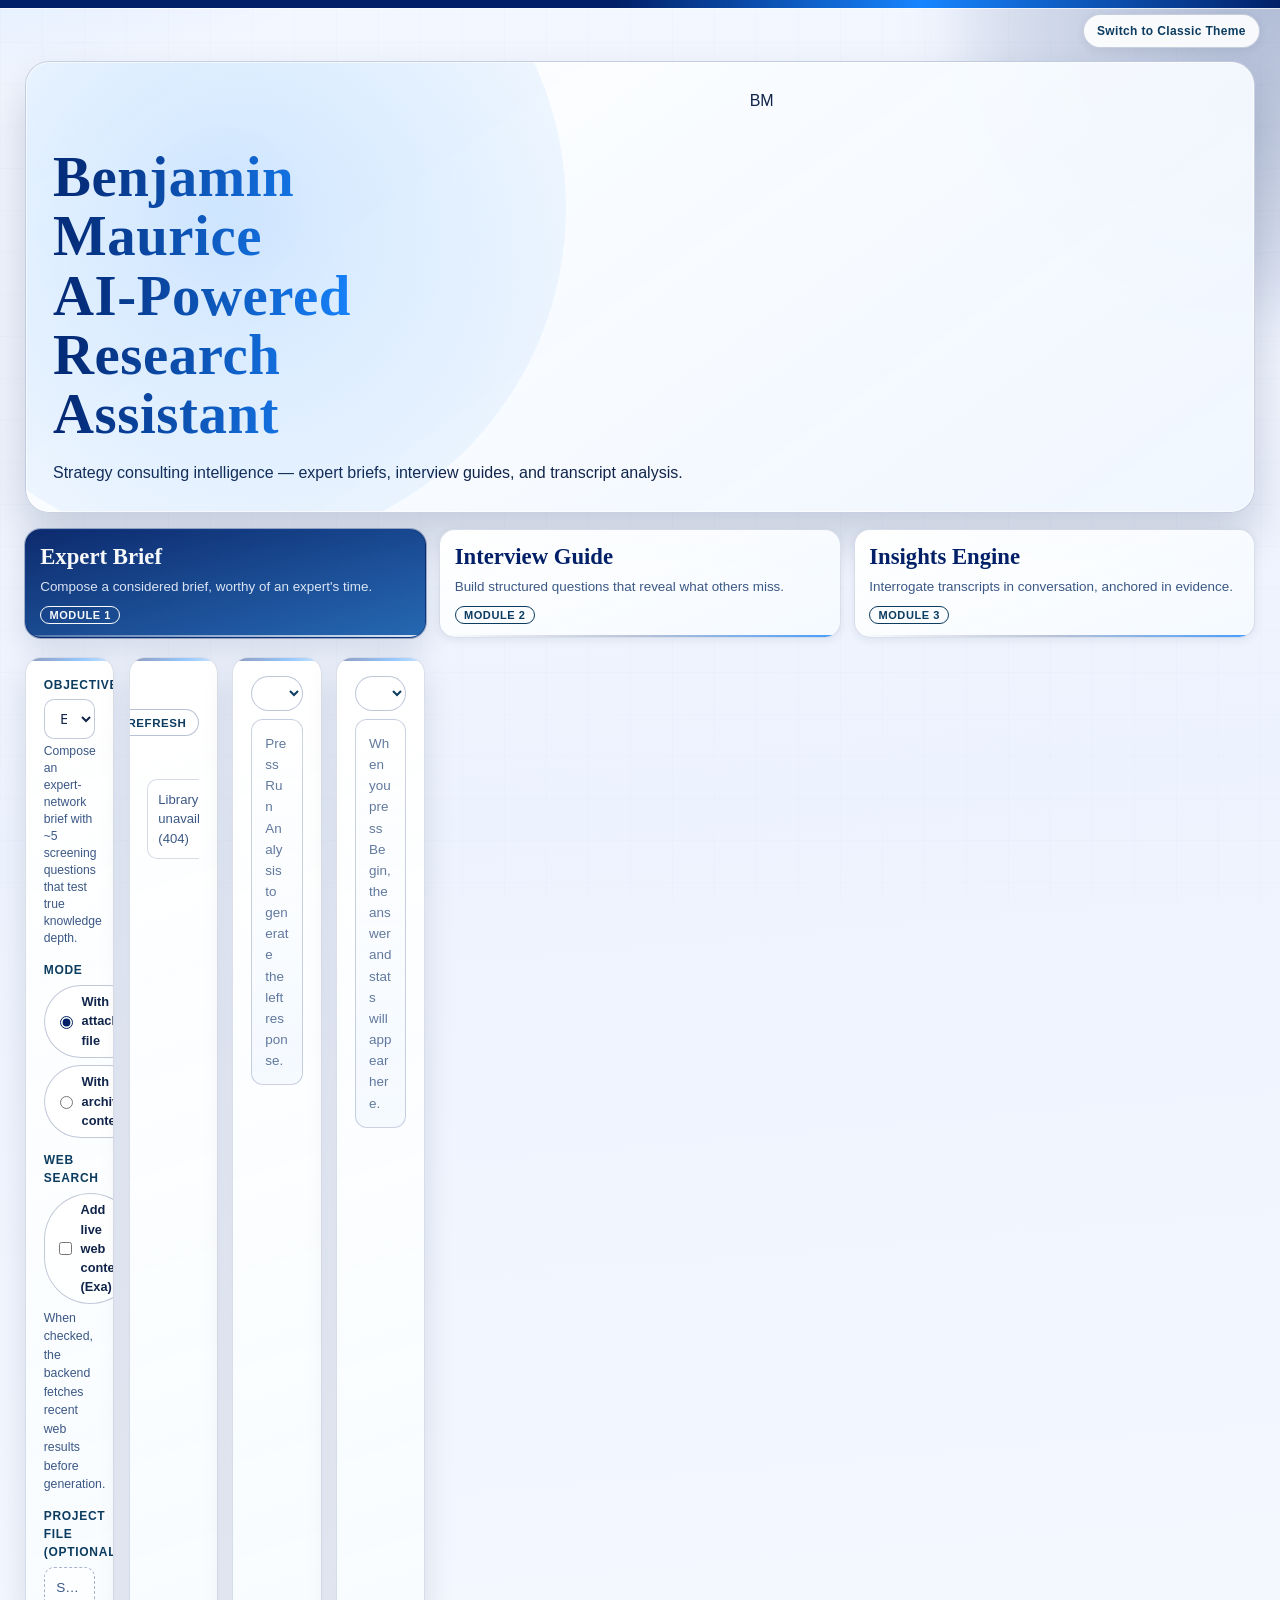
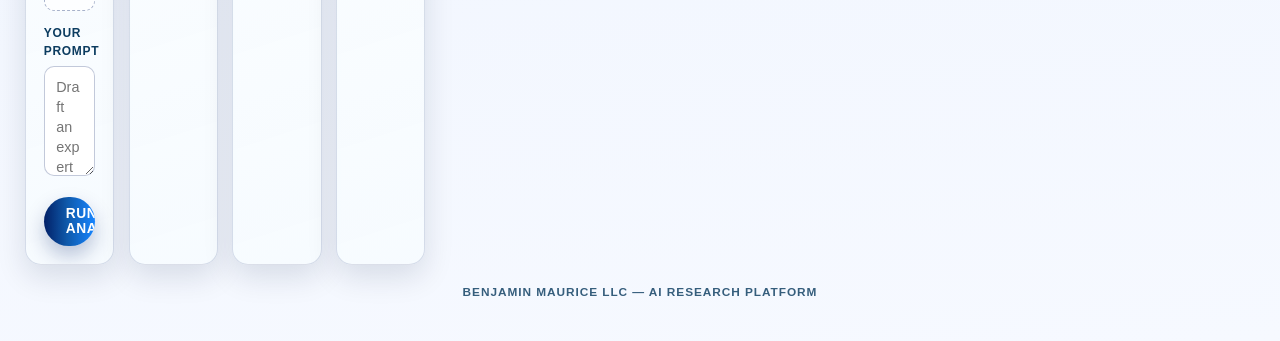
==== static/index_pro.html @ ece2583a "feat: add professional theme frontend inspired by benjaminmaurice.com New /pro route serves a clean " ====
<!DOCTYPE html>
<html lang="en">

<head>
  <meta charset="UTF-8">
  <meta name="viewport" content="width=device-width, initial-scale=1">
  <title>Benjamin Maurice — AI Research Assistant</title>
  <link rel="preconnect" href="https://fonts.googleapis.com">
  <link rel="preconnect" href="https://fonts.gstatic.com" crossorigin>
  <link
    href="https://fonts.googleapis.com/css2?family=EB+Garamond:wght@500;600;700&family=Raleway:wght@400;500;600;700&display=swap"
    rel="stylesheet">
  <link rel="stylesheet" href="/static/pro-theme.css">
</head>

<body>
  <div class="top-tricolor" aria-hidden="true"></div>

  <a class="theme-toggle" href="/">Switch to Classic Theme</a>

  <div class="container">
    <section class="hero">
      <div class="hero-awning" aria-hidden="true"></div>
      <div class="hero-seal" aria-hidden="true">BM</div>
      <h1>
        <span class="title-line">Benjamin Maurice</span>
        <span class="title-subline">AI-Powered Research Assistant</span>
      </h1>
      <div class="ornament" aria-hidden="true"><span></span></div>
      <div class="flourish">Strategy consulting intelligence — expert briefs, interview guides, and transcript analysis.</div>
    </section>

    <section class="atelier-strip">
      <button class="atelier active" type="button" data-objective="expert_network_brief">
        <h3>Expert Brief</h3>
        <p>Compose a considered brief, worthy of an expert's time.</p>
        <span class="chip">Module 1</span>
      </button>
      <button class="atelier" type="button" data-objective="interview_guide">
        <h3>Interview Guide</h3>
        <p>Build structured questions that reveal what others miss.</p>
        <span class="chip">Module 2</span>
      </button>
      <button class="atelier" type="button" data-objective="insights_qa">
        <h3>Insights Engine</h3>
        <p>Interrogate transcripts in conversation, anchored in evidence.</p>
        <span class="chip">Module 3</span>
      </button>
    </section>

    <div class="grid">
      <div class="card">
        <form id="chatForm">
          <div class="form-group">
            <label>Objective</label>
            <select id="objective" name="objective">
              <option value="expert_network_brief">Expert Brief</option>
              <option value="interview_guide">Interview Guide</option>
              <option value="insights_qa">Insights Engine (Local + Opus)</option>
            </select>
            <div id="objectiveHint" class="hint">Compose an expert-network brief with ~5 screening questions that test
              true knowledge depth.</div>
          </div>

          <div class="form-group">
            <label>Mode</label>
            <div class="radio-group">
              <label id="directModeLabel"><input id="modeDirect" type="radio" name="mode" value="direct" checked> With
                an attached file</label>
              <label id="ragModeLabel"><input id="modeRag" type="radio" name="mode" value="rag"> With archived
                context</label>
            </div>
          </div>

          <div class="form-group">
            <label>Web Search</label>
            <div class="radio-group">
              <label id="webSearchLabel">
                <input id="useWebSearch" type="checkbox">
                Add live web context (Exa)
              </label>
            </div>
            <div id="webSearchNote" class="toggle-note">Available for Expert Brief and Interview Guide.</div>
          </div>

          <div id="directSection">
            <div class="form-group">
              <label for="file">Project File (optional)</label>
              <div class="file-area" id="fileArea" onclick="document.getElementById('fileInput').click()">
                <input type="file" id="fileInput" name="file"
                  accept=".txt,.md,.py,.json,.csv,.log,.xml,.html,.yaml,.yml,.docx,.pdf">
                <span class="file-name" id="fileName">Select a transcript, memo, or draft</span>
                <button type="button" class="file-clear" id="fileClear" style="display:none">Clear</button>
              </div>
            </div>
          </div>

          <div id="ragSection" class="hidden">
            <div class="row">
              <div class="form-group">
                <label id="industryLabel" for="industry">Industry</label>
                <input id="industry" type="text" placeholder="e.g. semiconductors">
              </div>
              <div class="form-group">
                <label id="stakeholderLabel" for="stakeholderType">Stakeholder</label>
                <input id="stakeholderType" type="text" placeholder="e.g. enterprise customer">
              </div>
            </div>
            <div class="form-group">
              <label id="projectObjectivesLabel" for="projectObjectives">Engagement Objective</label>
              <textarea id="projectObjectives" placeholder="Describe the engagement objective"></textarea>
            </div>
            <div class="form-group">
              <label id="keyQuestionsLabel" for="keyQuestions">Questions to Resolve</label>
              <textarea id="keyQuestions" placeholder="List key hypotheses or diligence questions"></textarea>
            </div>
            <div id="insightsExamples" class="hint hidden">
              Sample queries:
              <br>
              <button class="doc-link sample-link" type="button"
                data-sample="How many interviewees agreed vs disagreed with the proposition that market growth is accelerating? Include original quotes and source references.">count
                agreement</button>
              ·
              <button class="doc-link sample-link" type="button"
                data-sample="Find direct quotes supporting the statement that the market is growing fast. Include citations for each quote.">find
                supporting quotes</button>
              ·
              <button class="doc-link sample-link" type="button"
                data-sample="Who talked about pricing pressure, and what did they say? Include source references.">who
                mentioned topic</button>
            </div>
          </div>

          <div class="form-group">
            <label for="message">Your Prompt</label>
            <textarea id="message" name="message" placeholder="What would you like to explore?" required></textarea>
          </div>

          <div class="actions">
            <button type="submit" id="submitBtn">Run Analysis</button>
          </div>
        </form>
      </div>

      <div class="card">
        <div class="doc-toolbar">
          <h3>Document Library</h3>
          <button class="btn-small" id="refreshDocsBtn" type="button">Refresh</button>
        </div>
        <div id="docList" class="doc-list"></div>
      </div>

      <div class="card">
        <div class="form-group" style="margin-bottom: 0.5rem;">
          <select id="modelLeft"></select>
        </div>
        <div id="response" class="response panel-response">
          <span class="side-placeholder">Press Run Analysis to generate the left response.</span>
        </div>
      </div>

      <div class="card">
        <div class="form-group" style="margin-bottom: 0.5rem;">
          <select id="modelRight"></select>
        </div>
        <div id="compareResponse" class="response panel-response">
          <span class="side-placeholder">Press Run Analysis to generate the right response.</span>
        </div>
      </div>
    </div>

    <div class="signature">Benjamin Maurice LLC — AI Research Platform</div>
  </div>

  <script src="/static/app.js"></script>
</body>

</html>
---- static/pro-theme.css ----
:root {
  --brand-navy: #022067;
  --brand-navy-deep: #01143d;
  --brand-slate: #0c3c60;
  --brand-sky: #1785ff;
  --brand-sky-bright: #3d9be9;
  --brand-cloud: #d1e0eb;
  --brand-cloud-strong: #8bc2ff;
  --white: #ffffff;
  --ink: #11254a;
  --ink-soft: #3b5885;
  --line: rgba(2, 32, 103, 0.14);
  --line-strong: rgba(2, 32, 103, 0.28);
  --surface: rgba(255, 255, 255, 0.92);
  --surface-strong: #ffffff;
  --surface-muted: #f3f7ff;
  --shadow-sm: 0 2px 10px rgba(4, 22, 55, 0.08);
  --shadow: 0 12px 30px rgba(4, 22, 55, 0.12);
  --shadow-lg: 0 24px 46px rgba(1, 20, 61, 0.18);
  --radius-sm: 10px;
  --radius: 16px;
  --radius-lg: 24px;
}

* {
  box-sizing: border-box;
}

html,
body {
  min-height: 100%;
}

body {
  margin: 0;
  color: var(--ink);
  font-family: "Manrope", "Open Sans", sans-serif;
  line-height: 1.5;
  background:
    radial-gradient(950px 480px at -10% -10%, rgba(23, 133, 255, 0.18), transparent 62%),
    radial-gradient(760px 480px at 106% -12%, rgba(2, 32, 103, 0.19), transparent 56%),
    radial-gradient(700px 480px at 80% 118%, rgba(61, 155, 233, 0.12), transparent 58%),
    linear-gradient(175deg, #f3f7ff 0%, #edf3fe 42%, #f6f9ff 100%);
  -webkit-font-smoothing: antialiased;
  text-rendering: optimizeLegibility;
  overflow-x: hidden;
}

body::before {
  content: "";
  position: fixed;
  inset: 0;
  pointer-events: none;
  background-image:
    linear-gradient(to right, rgba(2, 32, 103, 0.045) 1px, transparent 1px),
    linear-gradient(to bottom, rgba(2, 32, 103, 0.045) 1px, transparent 1px);
  background-size: 42px 42px;
  opacity: 0.34;
  z-index: 0;
}

body::after {
  content: "";
  position: fixed;
  width: min(36rem, 58vw);
  aspect-ratio: 1 / 1;
  right: -20%;
  top: -30%;
  pointer-events: none;
  border-radius: 999px;
  background: radial-gradient(circle, rgba(2, 32, 103, 0.28), rgba(2, 32, 103, 0));
  filter: blur(32px);
  z-index: 0;
}

.top-tricolor {
  position: fixed;
  inset: 0 0 auto 0;
  height: 8px;
  z-index: 40;
  pointer-events: none;
  background:
    linear-gradient(90deg, #022067 0%, #022067 48%, #1785ff 72%, #022067 100%);
  box-shadow: 0 1px 0 rgba(255, 255, 255, 0.65);
}

.theme-toggle {
  position: fixed;
  top: 14px;
  right: 20px;
  z-index: 55;
  padding: 0.45rem 0.82rem;
  border-radius: 999px;
  border: 1px solid rgba(2, 32, 103, 0.2);
  background: rgba(255, 255, 255, 0.9);
  color: var(--brand-slate);
  font-size: 0.75rem;
  font-weight: 700;
  letter-spacing: 0.03em;
  text-decoration: none;
  box-shadow: var(--shadow-sm);
  transition: all 180ms ease;
}

.theme-toggle:hover {
  color: var(--brand-navy);
  border-color: rgba(23, 133, 255, 0.58);
  transform: translateY(-1px);
}

.container {
  position: relative;
  z-index: 1;
  width: min(1320px, calc(100% - 3.1rem));
  margin: 0 auto;
  padding: 3.8rem 0 2.4rem;
}

.hero {
  position: relative;
  display: grid;
  grid-template-columns: minmax(0, 1.35fr) minmax(0, 0.95fr);
  gap: 1.15rem;
  border-radius: var(--radius-lg);
  border: 1px solid rgba(2, 32, 103, 0.2);
  padding: 1.7rem;
  background:
    linear-gradient(145deg, rgba(255, 255, 255, 0.97), rgba(239, 246, 255, 0.95));
  box-shadow: var(--shadow-lg);
  overflow: hidden;
  animation: rise-in 620ms ease-out both;
}

.hero::before {
  content: "";
  position: absolute;
  left: -12%;
  top: -44%;
  width: 56%;
  aspect-ratio: 1 / 1;
  border-radius: 999px;
  background: radial-gradient(circle, rgba(23, 133, 255, 0.2), rgba(23, 133, 255, 0));
  pointer-events: none;
}

.hero::after {
  content: "";
  position: absolute;
  inset: 0;
  border-radius: inherit;
  border: 1px solid rgba(255, 255, 255, 0.58);
  pointer-events: none;
}

.hero-copy {
  position: relative;
  z-index: 1;
}

.eyebrow {
  display: inline-block;
  padding: 0.34rem 0.7rem;
  border: 1px solid rgba(2, 32, 103, 0.18);
  border-radius: 999px;
  background: rgba(255, 255, 255, 0.75);
  color: var(--brand-slate);
  font-size: 0.74rem;
  font-weight: 700;
  letter-spacing: 0.06em;
  text-transform: uppercase;
}

.hero h1 {
  margin: 1rem 0 0;
  max-width: 16ch;
  font-family: "DM Serif Display", Georgia, serif;
  font-size: clamp(2rem, 4.5vw, 3.55rem);
  line-height: 1.04;
  letter-spacing: 0.01em;
  color: var(--brand-navy);
}

.hero h1 span {
  display: block;
  color: transparent;
  background-image: linear-gradient(100deg, #022067 8%, #1785ff 65%, #022067 96%);
  background-clip: text;
  -webkit-background-clip: text;
}

.hero-lead {
  margin: 0.95rem 0 0;
  max-width: 56ch;
  color: var(--ink-soft);
  font-size: clamp(0.95rem, 1.35vw, 1.08rem);
}

.hero-metrics {
  margin-top: 1.25rem;
  display: grid;
  grid-template-columns: repeat(3, minmax(0, 1fr));
  gap: 0.62rem;
}

.hero-metric {
  border: 1px solid rgba(2, 32, 103, 0.14);
  border-radius: 12px;
  background: rgba(255, 255, 255, 0.86);
  padding: 0.66rem 0.72rem 0.58rem;
  box-shadow: var(--shadow-sm);
}

.hero-metric strong {
  display: block;
  font-family: "DM Serif Display", Georgia, serif;
  color: var(--brand-navy);
  font-size: 1.26rem;
  line-height: 1.05;
}

.hero-metric span {
  display: block;
  margin-top: 0.19rem;
  color: var(--ink-soft);
  font-size: 0.78rem;
  font-weight: 600;
}

.hero-panel {
  position: relative;
  z-index: 1;
  border-radius: 16px;
  border: 1px solid rgba(255, 255, 255, 0.24);
  background:
    linear-gradient(168deg, rgba(2, 32, 103, 0.95), rgba(12, 60, 96, 0.97));
  padding: 1.12rem 1.12rem 1rem;
  box-shadow: inset 0 1px 0 rgba(255, 255, 255, 0.16);
  color: rgba(255, 255, 255, 0.95);
}

.hero-panel h2 {
  margin: 0;
  font-family: "DM Serif Display", Georgia, serif;
  font-size: 1.5rem;
  letter-spacing: 0.01em;
  line-height: 1.1;
}

.cap-list {
  margin: 0.8rem 0 0;
  padding: 0;
  list-style: none;
  display: grid;
  gap: 0.62rem;
}

.cap-list li {
  position: relative;
  padding: 0.62rem 0.72rem 0.62rem 1rem;
  border-radius: 10px;
  border: 1px solid rgba(255, 255, 255, 0.12);
  background: rgba(255, 255, 255, 0.06);
  font-size: 0.86rem;
  line-height: 1.45;
}

.cap-list li::before {
  content: "";
  position: absolute;
  left: 0.56rem;
  top: 0.82rem;
  width: 0.32rem;
  height: 0.32rem;
  border-radius: 999px;
  background: var(--brand-cloud-strong);
}

.atelier-strip {
  margin: 1rem 0 1.15rem;
  display: grid;
  grid-template-columns: repeat(3, minmax(0, 1fr));
  gap: 0.82rem;
}

.atelier {
  position: relative;
  overflow: hidden;
  border: 1px solid var(--line);
  border-radius: var(--radius);
  background:
    linear-gradient(160deg, rgba(255, 255, 255, 0.98), rgba(244, 249, 255, 0.94));
  box-shadow: var(--shadow-sm);
  padding: 0.9rem 0.9rem 0.82rem;
  color: inherit;
  text-align: left;
  cursor: pointer;
  transition: transform 210ms ease, border-color 210ms ease, box-shadow 210ms ease;
  animation: rise-in 540ms ease-out both;
}

.atelier:nth-child(2) {
  animation-delay: 70ms;
}

.atelier:nth-child(3) {
  animation-delay: 140ms;
}

.atelier::before {
  content: "";
  position: absolute;
  inset: auto 0 0 0;
  height: 2px;
  background: linear-gradient(90deg, rgba(2, 32, 103, 0), rgba(2, 32, 103, 0.26), rgba(23, 133, 255, 0.8));
  transition: opacity 210ms ease;
}

.atelier::after {
  content: "";
  position: absolute;
  right: -30%;
  top: -42%;
  width: 55%;
  aspect-ratio: 1 / 1;
  border-radius: 999px;
  background: radial-gradient(circle, rgba(23, 133, 255, 0.17), rgba(23, 133, 255, 0));
  opacity: 0;
  transition: opacity 210ms ease;
}

.atelier:hover,
.atelier:focus-visible {
  transform: translateY(-2px);
  border-color: rgba(23, 133, 255, 0.5);
  box-shadow: var(--shadow);
  outline: none;
}

.atelier:hover::after,
.atelier:focus-visible::after {
  opacity: 1;
}

.atelier.active {
  border-color: rgba(2, 32, 103, 0.42);
  box-shadow: 0 0 0 1px rgba(2, 32, 103, 0.3), var(--shadow);
  background:
    linear-gradient(165deg, rgba(2, 32, 103, 0.95), rgba(15, 89, 170, 0.9));
  color: rgba(255, 255, 255, 0.97);
}

.atelier.active::before {
  background: linear-gradient(90deg, rgba(255, 255, 255, 0.24), rgba(255, 255, 255, 0.84));
}

.atelier.active h3,
.atelier.active .chip,
.atelier.active .module-index {
  color: rgba(255, 255, 255, 0.97);
}

.atelier.active p {
  color: rgba(239, 245, 255, 0.9);
}

.module-index {
  display: block;
  margin-bottom: 0.55rem;
  font-size: 0.72rem;
  letter-spacing: 0.07em;
  font-weight: 700;
  text-transform: uppercase;
  color: var(--brand-slate);
}

.atelier h3 {
  margin: 0;
  font-family: "DM Serif Display", Georgia, serif;
  font-size: 1.42rem;
  line-height: 1.05;
  color: var(--brand-navy);
}

.atelier p {
  margin: 0.5rem 0 0;
  font-size: 0.84rem;
  line-height: 1.45;
  color: var(--ink-soft);
}

.atelier .chip {
  display: inline-block;
  margin-top: 0.62rem;
  border-radius: 999px;
  border: 1px solid currentColor;
  padding: 0.14rem 0.52rem;
  font-size: 0.69rem;
  font-weight: 700;
  letter-spacing: 0.05em;
  text-transform: uppercase;
  color: var(--brand-slate);
}

.grid {
  display: grid;
  grid-template-columns: repeat(12, minmax(0, 1fr));
  gap: 0.9rem;
}

.card {
  position: relative;
  border-radius: var(--radius);
  border: 1px solid var(--line);
  background:
    linear-gradient(162deg, rgba(255, 255, 255, 0.98), rgba(246, 251, 255, 0.93));
  box-shadow: var(--shadow);
  padding: 1.12rem;
  overflow: hidden;
  animation: rise-in 600ms ease-out both;
}

.card::before {
  content: "";
  position: absolute;
  left: 0;
  right: 0;
  top: 0;
  height: 3px;
  background: linear-gradient(90deg, #022067 0%, #1785ff 65%, #8bc2ff 100%);
  opacity: 0.45;
}

.card > * {
  position: relative;
  z-index: 1;
}

.control-card {
  grid-column: span 7;
}

.library-card {
  grid-column: span 5;
}

.response-card {
  grid-column: span 6;
}

.grid .card:nth-child(1) {
  animation-delay: 90ms;
}

.grid .card:nth-child(2) {
  animation-delay: 150ms;
}

.grid .card:nth-child(3) {
  animation-delay: 200ms;
}

.grid .card:nth-child(4) {
  animation-delay: 240ms;
}

.card-head {
  margin-bottom: 0.8rem;
}

.card-head h2 {
  margin: 0;
  font-family: "DM Serif Display", Georgia, serif;
  font-size: 1.62rem;
  color: var(--brand-navy);
  letter-spacing: 0.01em;
}

.card-head p {
  margin: 0.18rem 0 0;
  font-size: 0.84rem;
  color: var(--ink-soft);
}

.form-group {
  margin-bottom: 0.86rem;
}

label {
  display: block;
  margin-bottom: 0.33rem;
  color: var(--brand-slate);
  font-size: 0.75rem;
  font-weight: 800;
  letter-spacing: 0.06em;
  text-transform: uppercase;
}

input[type="text"],
select,
textarea {
  width: 100%;
  border: 1px solid rgba(2, 32, 103, 0.24);
  border-radius: var(--radius-sm);
  background: rgba(255, 255, 255, 0.98);
  color: var(--ink);
  font-family: "Manrope", "Open Sans", sans-serif;
  font-size: 0.9rem;
  line-height: 1.4;
  padding: 0.62rem 0.72rem;
  transition: border-color 170ms ease, box-shadow 170ms ease, transform 170ms ease;
}

textarea {
  min-height: 110px;
  resize: vertical;
}

input[type="text"]:focus,
select:focus,
textarea:focus {
  outline: none;
  border-color: rgba(23, 133, 255, 0.76);
  box-shadow: 0 0 0 3px rgba(23, 133, 255, 0.18);
}

.row {
  display: grid;
  grid-template-columns: repeat(2, minmax(0, 1fr));
  gap: 0.72rem;
}

.radio-group {
  display: flex;
  flex-wrap: wrap;
  gap: 0.45rem;
}

.radio-group label {
  margin: 0;
  padding: 0.42rem 0.64rem;
  border-radius: 999px;
  border: 1px solid rgba(2, 32, 103, 0.24);
  background: rgba(255, 255, 255, 0.88);
  color: var(--ink);
  font-size: 0.8rem;
  font-weight: 600;
  text-transform: none;
  letter-spacing: 0;
  display: inline-flex;
  align-items: center;
  gap: 0.35rem;
}

.radio-group label.is-disabled {
  opacity: 0.48;
  cursor: not-allowed;
}

.radio-group label.is-disabled input {
  cursor: not-allowed;
}

.radio-group input {
  accent-color: var(--brand-navy);
}

.toggle-note {
  margin-top: 0.3rem;
  color: var(--ink-soft);
  font-size: 0.77rem;
}

.toggle-note.is-disabled {
  opacity: 0.62;
}

.file-area {
  display: flex;
  align-items: center;
  gap: 0.65rem;
  border: 1px dashed rgba(2, 32, 103, 0.34);
  border-radius: var(--radius-sm);
  background: rgba(255, 255, 255, 0.82);
  padding: 0.68rem 0.72rem;
  cursor: pointer;
  transition: border-color 170ms ease, background 170ms ease;
}

.file-area:hover {
  border-color: rgba(23, 133, 255, 0.66);
  background: rgba(255, 255, 255, 0.96);
}

.file-area.has-file {
  border-style: solid;
  border-color: rgba(12, 60, 96, 0.5);
  background: rgba(209, 224, 235, 0.55);
}

.file-area input[type="file"] {
  display: none;
}

.file-name {
  flex: 1;
  color: var(--ink-soft);
  font-size: 0.85rem;
  overflow: hidden;
  text-overflow: ellipsis;
  white-space: nowrap;
}

.file-name.has-file {
  font-weight: 700;
  color: var(--brand-navy);
}

.file-clear {
  border: none;
  background: transparent;
  color: var(--brand-slate);
  font-size: 0.75rem;
  font-weight: 700;
  cursor: pointer;
}

.file-clear:hover {
  color: var(--brand-sky);
}

.actions {
  display: flex;
  align-items: center;
}

button[type="submit"] {
  position: relative;
  border: none;
  border-radius: 999px;
  padding: 0.62rem 1.38rem;
  background: linear-gradient(90deg, #022067 0%, #0f59aa 45%, #1785ff 100%);
  color: var(--white);
  font-family: "Manrope", "Open Sans", sans-serif;
  font-size: 0.86rem;
  font-weight: 700;
  letter-spacing: 0.04em;
  text-transform: uppercase;
  cursor: pointer;
  box-shadow: 0 10px 20px rgba(2, 32, 103, 0.26);
  transition: transform 180ms ease, box-shadow 180ms ease, filter 180ms ease;
  overflow: hidden;
}

button[type="submit"]::before {
  content: "";
  position: absolute;
  inset: 0 auto 0 -140%;
  width: 120%;
  background: linear-gradient(105deg, transparent, rgba(255, 255, 255, 0.42), transparent);
  transform: skewX(-16deg);
  transition: left 320ms ease;
}

button[type="submit"]:hover {
  transform: translateY(-1px);
  box-shadow: 0 16px 28px rgba(2, 32, 103, 0.3);
  filter: saturate(1.08);
}

button[type="submit"]:hover::before {
  left: 145%;
}

button[type="submit"]:disabled {
  opacity: 0.56;
  cursor: not-allowed;
  transform: none;
  box-shadow: none;
}

.hint {
  margin-top: 0.28rem;
  color: var(--ink-soft);
  font-size: 0.76rem;
  line-height: 1.4;
}

.doc-toolbar {
  display: flex;
  align-items: center;
  justify-content: flex-end;
  margin-bottom: 0.62rem;
}

.btn-small {
  border: 1px solid rgba(2, 32, 103, 0.28);
  border-radius: 999px;
  background: rgba(255, 255, 255, 0.88);
  color: var(--brand-slate);
  padding: 0.38rem 0.72rem;
  font-size: 0.72rem;
  font-weight: 700;
  letter-spacing: 0.05em;
  text-transform: uppercase;
  cursor: pointer;
  transition: all 160ms ease;
}

.btn-small:hover {
  border-color: rgba(23, 133, 255, 0.64);
  color: var(--brand-navy);
  transform: translateY(-1px);
}

.doc-list {
  display: grid;
  gap: 0.5rem;
  max-height: min(58vh, 640px);
  overflow: auto;
  padding-right: 0.18rem;
}

.library-folder {
  border: 1px solid var(--line);
  border-radius: 12px;
  background: rgba(255, 255, 255, 0.9);
  overflow: hidden;
}

.folder-summary {
  list-style: none;
  cursor: pointer;
  display: flex;
  align-items: center;
  justify-content: space-between;
  gap: 0.65rem;
  padding: 0.58rem 0.68rem;
  background: rgba(209, 224, 235, 0.36);
  border-bottom: 1px solid rgba(2, 32, 103, 0.12);
}

.folder-summary::-webkit-details-marker {
  display: none;
}

.folder-title {
  color: var(--brand-navy);
  font-size: 0.9rem;
  font-weight: 700;
}

.folder-side {
  display: inline-flex;
  align-items: center;
  gap: 0.45rem;
  color: var(--ink-soft);
  font-size: 0.72rem;
  font-weight: 700;
  letter-spacing: 0.04em;
  text-transform: uppercase;
}

.folder-chevron {
  display: inline-block;
  font-size: 0.72rem;
  transition: transform 150ms ease;
}

.library-folder[open] .folder-chevron {
  transform: rotate(90deg);
}

.folder-items {
  display: grid;
  gap: 0.42rem;
  padding: 0.52rem;
}

.doc-item {
  border: 1px solid rgba(2, 32, 103, 0.16);
  border-radius: 10px;
  background: var(--surface-strong);
  padding: 0.58rem 0.62rem;
  font-size: 0.82rem;
  color: var(--ink-soft);
}

.doc-item strong {
  display: block;
  margin-bottom: 0.12rem;
  color: var(--ink);
  font-size: 0.86rem;
  line-height: 1.35;
  word-break: break-word;
}

.doc-meta {
  color: var(--ink-soft);
  font-size: 0.74rem;
}

.doc-link {
  display: inline-block;
  margin-top: 0.26rem;
  color: var(--brand-sky);
  font-size: 0.77rem;
  font-weight: 700;
  text-decoration: none;
}

.doc-link:hover {
  color: var(--brand-navy);
  text-decoration: underline;
}

.sample-link {
  margin-top: 0.2rem;
  margin-right: 0.2rem;
  border: none;
  background: none;
  font-family: inherit;
  cursor: pointer;
  padding: 0;
}

.model-header {
  display: grid;
  grid-template-columns: auto minmax(0, 1fr);
  gap: 0.66rem;
  align-items: center;
  margin-bottom: 0.66rem;
}

.model-header h2 {
  margin: 0;
  font-family: "DM Serif Display", Georgia, serif;
  font-size: 1.36rem;
  color: var(--brand-navy);
}

#modelLeft,
#modelRight {
  width: 100%;
  border: 1px solid rgba(2, 32, 103, 0.25) !important;
  border-radius: 999px !important;
  background: rgba(255, 255, 255, 0.95) !important;
  color: var(--brand-slate) !important;
  font-size: 0.82rem !important;
  font-weight: 700 !important;
  padding: 0.5rem 0.72rem !important;
}

.response {
  border: 1px solid rgba(2, 32, 103, 0.2);
  border-radius: 12px;
  background: linear-gradient(180deg, rgba(255, 255, 255, 0.96), rgba(244, 249, 255, 0.9));
  padding: 0.82rem;
  font-size: 0.88rem;
  color: var(--ink);
  word-break: break-word;
}

.panel-response {
  min-height: 260px;
}

.side-placeholder {
  color: var(--ink-soft);
  opacity: 0.8;
  font-size: 0.84rem;
}

.response.error {
  border-color: rgba(224, 46, 46, 0.28);
  color: #8f1f1f;
  background: #fff4f4;
}

.response-header {
  display: block;
  margin-bottom: 0.44rem;
  font-size: 0.7rem;
  letter-spacing: 0.07em;
  text-transform: uppercase;
  font-weight: 800;
  color: var(--brand-slate);
}

.usage {
  margin-bottom: 0.5rem;
  color: var(--ink-soft);
  font-size: 0.8rem;
}

.metrics-grid {
  display: flex;
  flex-wrap: wrap;
  gap: 0.34rem;
  margin-bottom: 0.5rem;
}

.metric-chip {
  display: inline-flex;
  align-items: center;
  gap: 0.32rem;
  border: 1px solid rgba(2, 32, 103, 0.16);
  border-radius: 8px;
  background: rgba(255, 255, 255, 0.9);
  padding: 0.2rem 0.46rem;
  font-size: 0.78rem;
}

.metric-label {
  color: var(--ink-soft);
  font-size: 0.62rem;
  letter-spacing: 0.05em;
  text-transform: uppercase;
  font-weight: 800;
}

.metric-value {
  color: var(--ink);
  font-weight: 800;
}

.metric-cost {
  background: rgba(209, 224, 235, 0.58);
}

.metric-cost .metric-value {
  color: var(--brand-navy);
}

.response-content {
  margin-top: 0.65rem;
  padding-top: 0.64rem;
  border-top: 1px solid rgba(2, 32, 103, 0.14);
  white-space: pre-wrap;
  line-height: 1.58;
}

.rag-summary {
  margin-top: 0.7rem;
  border: 1px solid rgba(2, 32, 103, 0.14);
  border-radius: 10px;
  background: rgba(255, 255, 255, 0.8);
  padding: 0.5rem 0.56rem;
}

.rag-summary-title {
  display: block;
  margin-bottom: 0.28rem;
  color: var(--brand-navy);
  font-size: 0.84rem;
  font-weight: 800;
  letter-spacing: 0.03em;
}

.rag-pills {
  display: flex;
  flex-wrap: wrap;
  gap: 0.28rem;
}

.rag-pill {
  border: 1px solid rgba(2, 32, 103, 0.16);
  border-radius: 999px;
  background: rgba(255, 255, 255, 0.95);
  color: var(--ink-soft);
  font-size: 0.69rem;
  font-weight: 700;
  padding: 0.13rem 0.46rem;
}

.sources {
  margin-top: 0.72rem;
  border-top: 1px solid rgba(2, 32, 103, 0.15);
  padding-top: 0.65rem;
}

.sources h4 {
  margin: 0 0 0.35rem;
  font-family: "DM Serif Display", Georgia, serif;
  font-size: 1.24rem;
  color: var(--brand-navy);
}

.sources ul {
  list-style: none;
  margin: 0;
  padding: 0;
  display: grid;
  gap: 0.42rem;
}

.sources li {
  border: 1px solid rgba(2, 32, 103, 0.15);
  border-radius: 10px;
  background: rgba(255, 255, 255, 0.94);
  padding: 0.48rem 0.56rem;
  font-size: 0.81rem;
  color: var(--ink-soft);
}

.sources li.source-high {
  border-left: 3px solid #1785ff;
}

.sources li.source-medium {
  border-left: 3px solid #0f59aa;
}

.sources li.source-low {
  border-left: 3px solid rgba(2, 32, 103, 0.28);
}

.source-row {
  display: flex;
  align-items: center;
  justify-content: space-between;
  gap: 0.42rem;
  margin-bottom: 0.14rem;
}

.source-title {
  color: var(--ink);
  font-size: 0.85rem;
  font-weight: 800;
}

.source-subline {
  color: var(--ink-soft);
  font-size: 0.73rem;
  margin-bottom: 0.2rem;
}

.confidence-pill {
  border-radius: 999px;
  font-size: 0.61rem;
  font-weight: 800;
  letter-spacing: 0.05em;
  text-transform: uppercase;
  padding: 0.13rem 0.4rem;
}

.confidence-pill.high {
  color: #015cb0;
  background: rgba(139, 194, 255, 0.28);
  border: 1px solid rgba(23, 133, 255, 0.34);
}

.confidence-pill.medium {
  color: #0f59aa;
  background: rgba(209, 224, 235, 0.66);
  border: 1px solid rgba(12, 60, 96, 0.22);
}

.confidence-pill.low {
  color: #425a84;
  background: rgba(227, 236, 246, 0.86);
  border: 1px solid rgba(2, 32, 103, 0.14);
}

.source-snippet {
  border: 1px solid rgba(2, 32, 103, 0.1);
  border-radius: 8px;
  background: rgba(243, 247, 255, 0.7);
  color: var(--ink);
  padding: 0.36rem 0.44rem;
  font-size: 0.77rem;
  line-height: 1.45;
  white-space: pre-wrap;
}

.signature {
  margin-top: 1.2rem;
  text-align: center;
  color: var(--brand-slate);
  font-size: 0.74rem;
  font-weight: 700;
  letter-spacing: 0.08em;
  text-transform: uppercase;
  opacity: 0.82;
}

.hidden {
  display: none !important;
}

@media (max-width: 1180px) {
  .container {
    width: min(1220px, calc(100% - 2.2rem));
  }

  .hero {
    grid-template-columns: 1fr;
  }

  .grid .control-card,
  .grid .library-card {
    grid-column: span 12;
  }
}

@media (max-width: 980px) {
  .atelier-strip {
    grid-template-columns: 1fr;
  }

  .response-card {
    grid-column: span 12;
  }
}

@media (max-width: 760px) {
  .theme-toggle {
    position: static;
    display: inline-flex;
    margin: 0 0 0.62rem;
  }

  .container {
    width: calc(100% - 1.4rem);
    padding-top: 1.1rem;
  }

  .hero {
    padding: 1rem;
    border-radius: 18px;
  }

  .hero-metrics {
    grid-template-columns: 1fr;
  }

  .hero h1 {
    font-size: clamp(1.72rem, 9.2vw, 2.35rem);
  }

  .grid {
    gap: 0.72rem;
  }

  .card {
    padding: 0.86rem;
  }

  .card-head h2 {
    font-size: 1.34rem;
  }

  .model-header {
    grid-template-columns: 1fr;
  }

  .model-header h2 {
    font-size: 1.15rem;
  }

  .row {
    grid-template-columns: 1fr;
    gap: 0.55rem;
  }

  .panel-response {
    min-height: 220px;
  }
}

@media (prefers-reduced-motion: reduce) {
  * {
    animation-duration: 1ms !important;
    animation-iteration-count: 1 !important;
    transition-duration: 1ms !important;
    scroll-behavior: auto !important;
  }
}

@keyframes rise-in {
  from {
    opacity: 0;
    transform: translateY(12px);
  }

  to {
    opacity: 1;
    transform: translateY(0);
  }
}
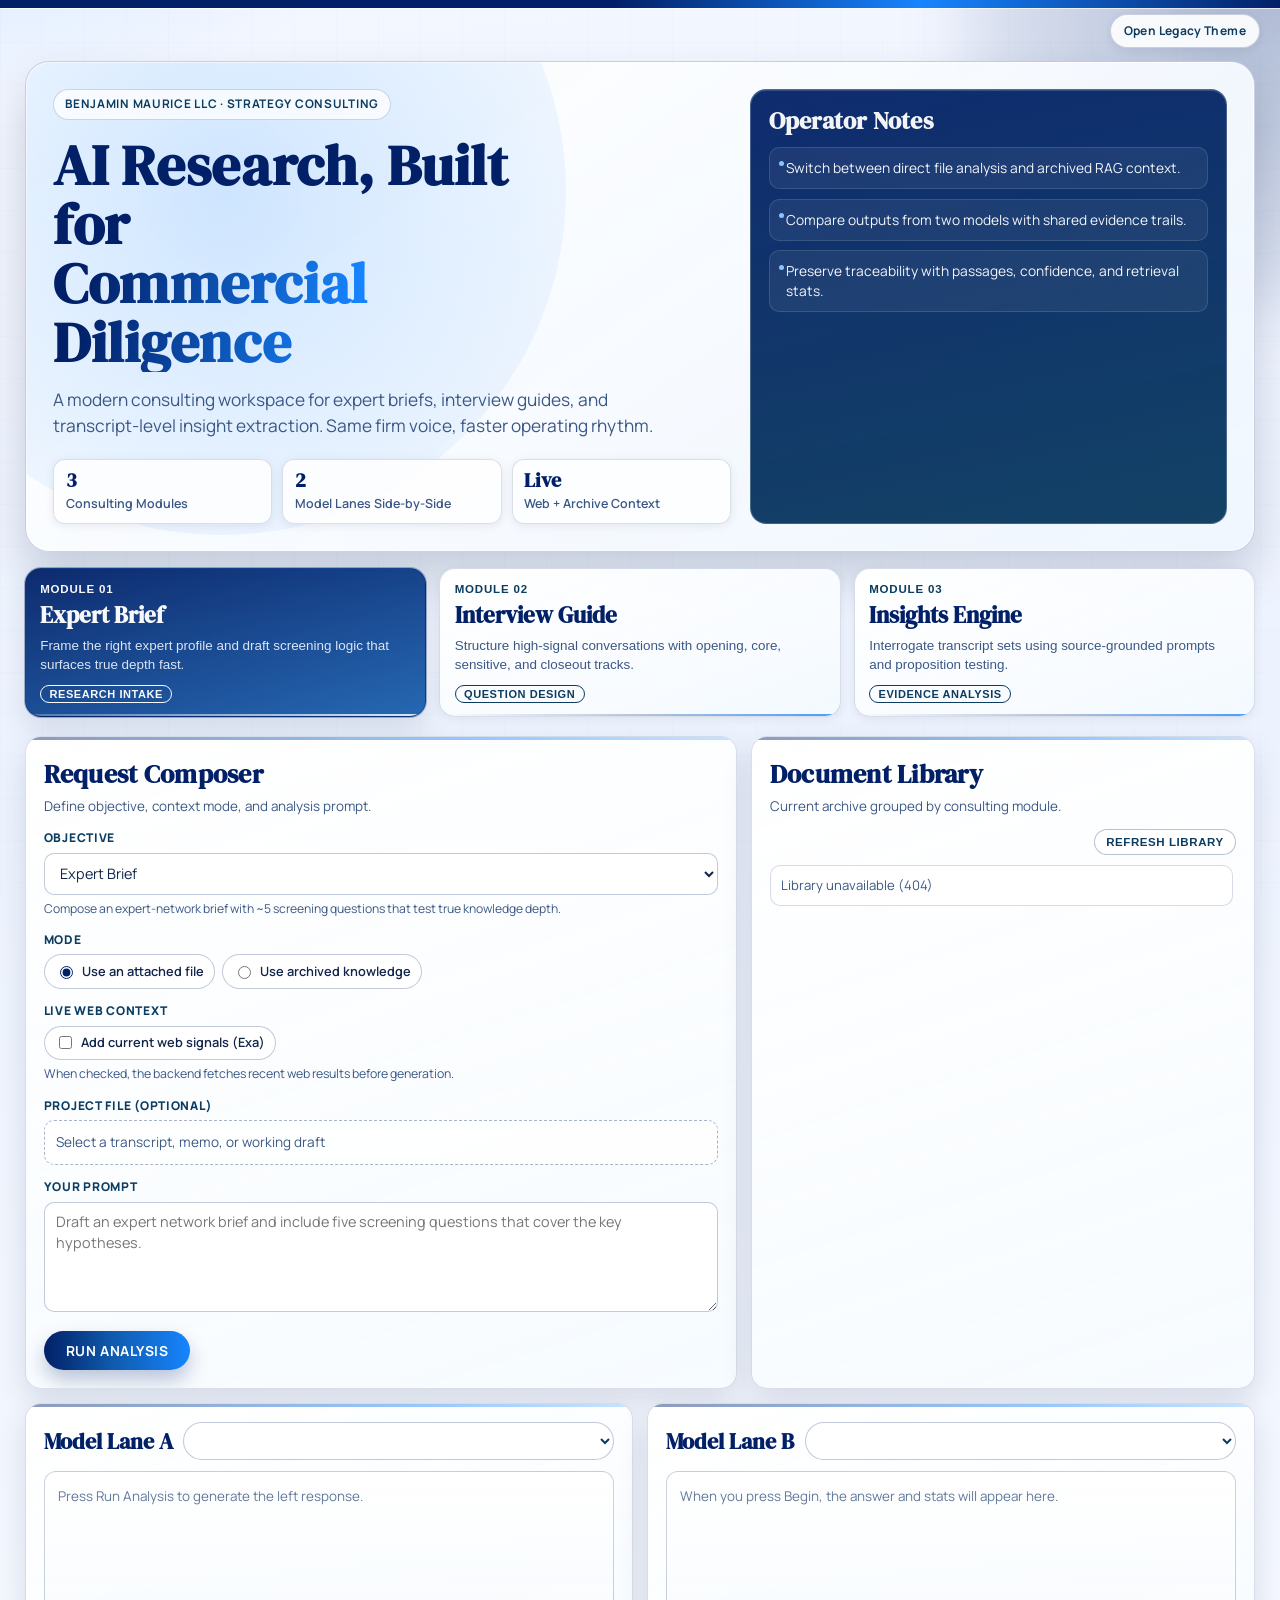
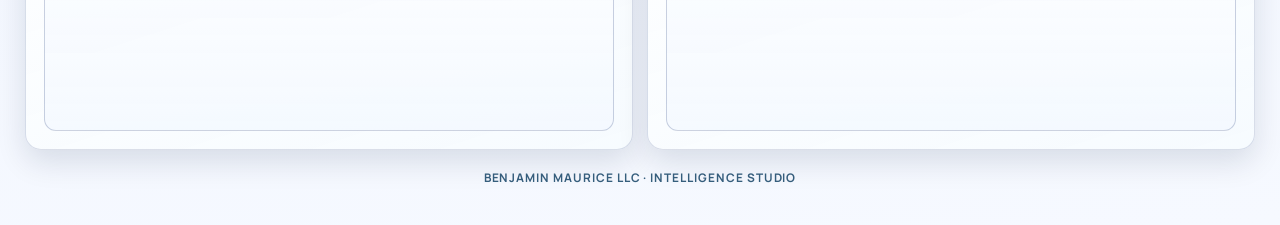
==== commit b60f6e8d: "fix: update pro theme fonts to EB Garamond + Raleway (matching BM site) Co-authored-by: Cursor <curs" ====
--- a/static/index_pro.html
+++ b/static/index_pro.html
@@ -4,52 +4,84 @@
 <head>
   <meta charset="UTF-8">
   <meta name="viewport" content="width=device-width, initial-scale=1">
-  <title>Benjamin Maurice — AI Research Assistant</title>
+  <title>Benjamin Maurice Intelligence Studio</title>
   <link rel="preconnect" href="https://fonts.googleapis.com">
   <link rel="preconnect" href="https://fonts.gstatic.com" crossorigin>
   <link
-    href="https://fonts.googleapis.com/css2?family=EB+Garamond:wght@500;600;700&family=Raleway:wght@400;500;600;700&display=swap"
+    href="https://fonts.googleapis.com/css2?family=DM+Serif+Display:ital@0;1&family=Manrope:wght@400;500;600;700;800&display=swap"
     rel="stylesheet">
   <link rel="stylesheet" href="/static/pro-theme.css">
 </head>
 
 <body>
   <div class="top-tricolor" aria-hidden="true"></div>
-
-  <a class="theme-toggle" href="/">Switch to Classic Theme</a>
+  <a class="theme-toggle" href="/classic">Open Legacy Theme</a>
 
   <div class="container">
     <section class="hero">
-      <div class="hero-awning" aria-hidden="true"></div>
-      <div class="hero-seal" aria-hidden="true">BM</div>
-      <h1>
-        <span class="title-line">Benjamin Maurice</span>
-        <span class="title-subline">AI-Powered Research Assistant</span>
-      </h1>
-      <div class="ornament" aria-hidden="true"><span></span></div>
-      <div class="flourish">Strategy consulting intelligence — expert briefs, interview guides, and transcript analysis.</div>
+      <div class="hero-copy">
+        <div class="eyebrow">Benjamin Maurice LLC · Strategy Consulting</div>
+        <h1>
+          AI Research, Built for
+          <span>Commercial Diligence</span>
+        </h1>
+        <p class="hero-lead">
+          A modern consulting workspace for expert briefs, interview guides, and transcript-level insight extraction.
+          Same firm voice, faster operating rhythm.
+        </p>
+        <div class="hero-metrics">
+          <div class="hero-metric">
+            <strong>3</strong>
+            <span>Consulting Modules</span>
+          </div>
+          <div class="hero-metric">
+            <strong>2</strong>
+            <span>Model Lanes Side-by-Side</span>
+          </div>
+          <div class="hero-metric">
+            <strong>Live</strong>
+            <span>Web + Archive Context</span>
+          </div>
+        </div>
+      </div>
+      <aside class="hero-panel">
+        <h2>Operator Notes</h2>
+        <ul class="cap-list">
+          <li>Switch between direct file analysis and archived RAG context.</li>
+          <li>Compare outputs from two models with shared evidence trails.</li>
+          <li>Preserve traceability with passages, confidence, and retrieval stats.</li>
+        </ul>
+      </aside>
     </section>
 
     <section class="atelier-strip">
       <button class="atelier active" type="button" data-objective="expert_network_brief">
+        <span class="module-index">Module 01</span>
         <h3>Expert Brief</h3>
-        <p>Compose a considered brief, worthy of an expert's time.</p>
-        <span class="chip">Module 1</span>
+        <p>Frame the right expert profile and draft screening logic that surfaces true depth fast.</p>
+        <span class="chip">Research Intake</span>
       </button>
       <button class="atelier" type="button" data-objective="interview_guide">
+        <span class="module-index">Module 02</span>
         <h3>Interview Guide</h3>
-        <p>Build structured questions that reveal what others miss.</p>
-        <span class="chip">Module 2</span>
+        <p>Structure high-signal conversations with opening, core, sensitive, and closeout tracks.</p>
+        <span class="chip">Question Design</span>
       </button>
       <button class="atelier" type="button" data-objective="insights_qa">
+        <span class="module-index">Module 03</span>
         <h3>Insights Engine</h3>
-        <p>Interrogate transcripts in conversation, anchored in evidence.</p>
-        <span class="chip">Module 3</span>
+        <p>Interrogate transcript sets using source-grounded prompts and proposition testing.</p>
+        <span class="chip">Evidence Analysis</span>
       </button>
     </section>
 
     <div class="grid">
-      <div class="card">
+      <section class="card control-card">
+        <div class="card-head">
+          <h2>Request Composer</h2>
+          <p>Define objective, context mode, and analysis prompt.</p>
+        </div>
+
         <form id="chatForm">
           <div class="form-group">
             <label>Objective</label>
@@ -65,19 +97,19 @@
           <div class="form-group">
             <label>Mode</label>
             <div class="radio-group">
-              <label id="directModeLabel"><input id="modeDirect" type="radio" name="mode" value="direct" checked> With
+              <label id="directModeLabel"><input id="modeDirect" type="radio" name="mode" value="direct" checked> Use
                 an attached file</label>
-              <label id="ragModeLabel"><input id="modeRag" type="radio" name="mode" value="rag"> With archived
-                context</label>
-            </div>
-          </div>
-
-          <div class="form-group">
-            <label>Web Search</label>
+              <label id="ragModeLabel"><input id="modeRag" type="radio" name="mode" value="rag"> Use archived
+                knowledge</label>
+            </div>
+          </div>
+
+          <div class="form-group">
+            <label>Live Web Context</label>
             <div class="radio-group">
               <label id="webSearchLabel">
                 <input id="useWebSearch" type="checkbox">
-                Add live web context (Exa)
+                Add current web signals (Exa)
               </label>
             </div>
             <div id="webSearchNote" class="toggle-note">Available for Expert Brief and Interview Guide.</div>
@@ -89,7 +121,7 @@
               <div class="file-area" id="fileArea" onclick="document.getElementById('fileInput').click()">
                 <input type="file" id="fileInput" name="file"
                   accept=".txt,.md,.py,.json,.csv,.log,.xml,.html,.yaml,.yml,.docx,.pdf">
-                <span class="file-name" id="fileName">Select a transcript, memo, or draft</span>
+                <span class="file-name" id="fileName">Select a transcript, memo, or working draft</span>
                 <button type="button" class="file-clear" id="fileClear" style="display:none">Clear</button>
               </div>
             </div>
@@ -115,7 +147,7 @@
               <textarea id="keyQuestions" placeholder="List key hypotheses or diligence questions"></textarea>
             </div>
             <div id="insightsExamples" class="hint hidden">
-              Sample queries:
+              Suggested prompts:
               <br>
               <button class="doc-link sample-link" type="button"
                 data-sample="How many interviewees agreed vs disagreed with the proposition that market growth is accelerating? Include original quotes and source references.">count
@@ -140,36 +172,41 @@
             <button type="submit" id="submitBtn">Run Analysis</button>
           </div>
         </form>
-      </div>
-
-      <div class="card">
+      </section>
+
+      <section class="card library-card">
+        <div class="card-head">
+          <h2>Document Library</h2>
+          <p>Current archive grouped by consulting module.</p>
+        </div>
         <div class="doc-toolbar">
-          <h3>Document Library</h3>
-          <button class="btn-small" id="refreshDocsBtn" type="button">Refresh</button>
+          <button class="btn-small" id="refreshDocsBtn" type="button">Refresh Library</button>
         </div>
         <div id="docList" class="doc-list"></div>
-      </div>
-
-      <div class="card">
-        <div class="form-group" style="margin-bottom: 0.5rem;">
+      </section>
+
+      <section class="card response-card">
+        <div class="model-header">
+          <h2>Model Lane A</h2>
           <select id="modelLeft"></select>
         </div>
         <div id="response" class="response panel-response">
           <span class="side-placeholder">Press Run Analysis to generate the left response.</span>
         </div>
-      </div>
-
-      <div class="card">
-        <div class="form-group" style="margin-bottom: 0.5rem;">
+      </section>
+
+      <section class="card response-card">
+        <div class="model-header">
+          <h2>Model Lane B</h2>
           <select id="modelRight"></select>
         </div>
         <div id="compareResponse" class="response panel-response">
           <span class="side-placeholder">Press Run Analysis to generate the right response.</span>
         </div>
-      </div>
+      </section>
     </div>
 
-    <div class="signature">Benjamin Maurice LLC — AI Research Platform</div>
+    <div class="signature">Benjamin Maurice LLC · Intelligence Studio</div>
   </div>
 
   <script src="/static/app.js"></script>
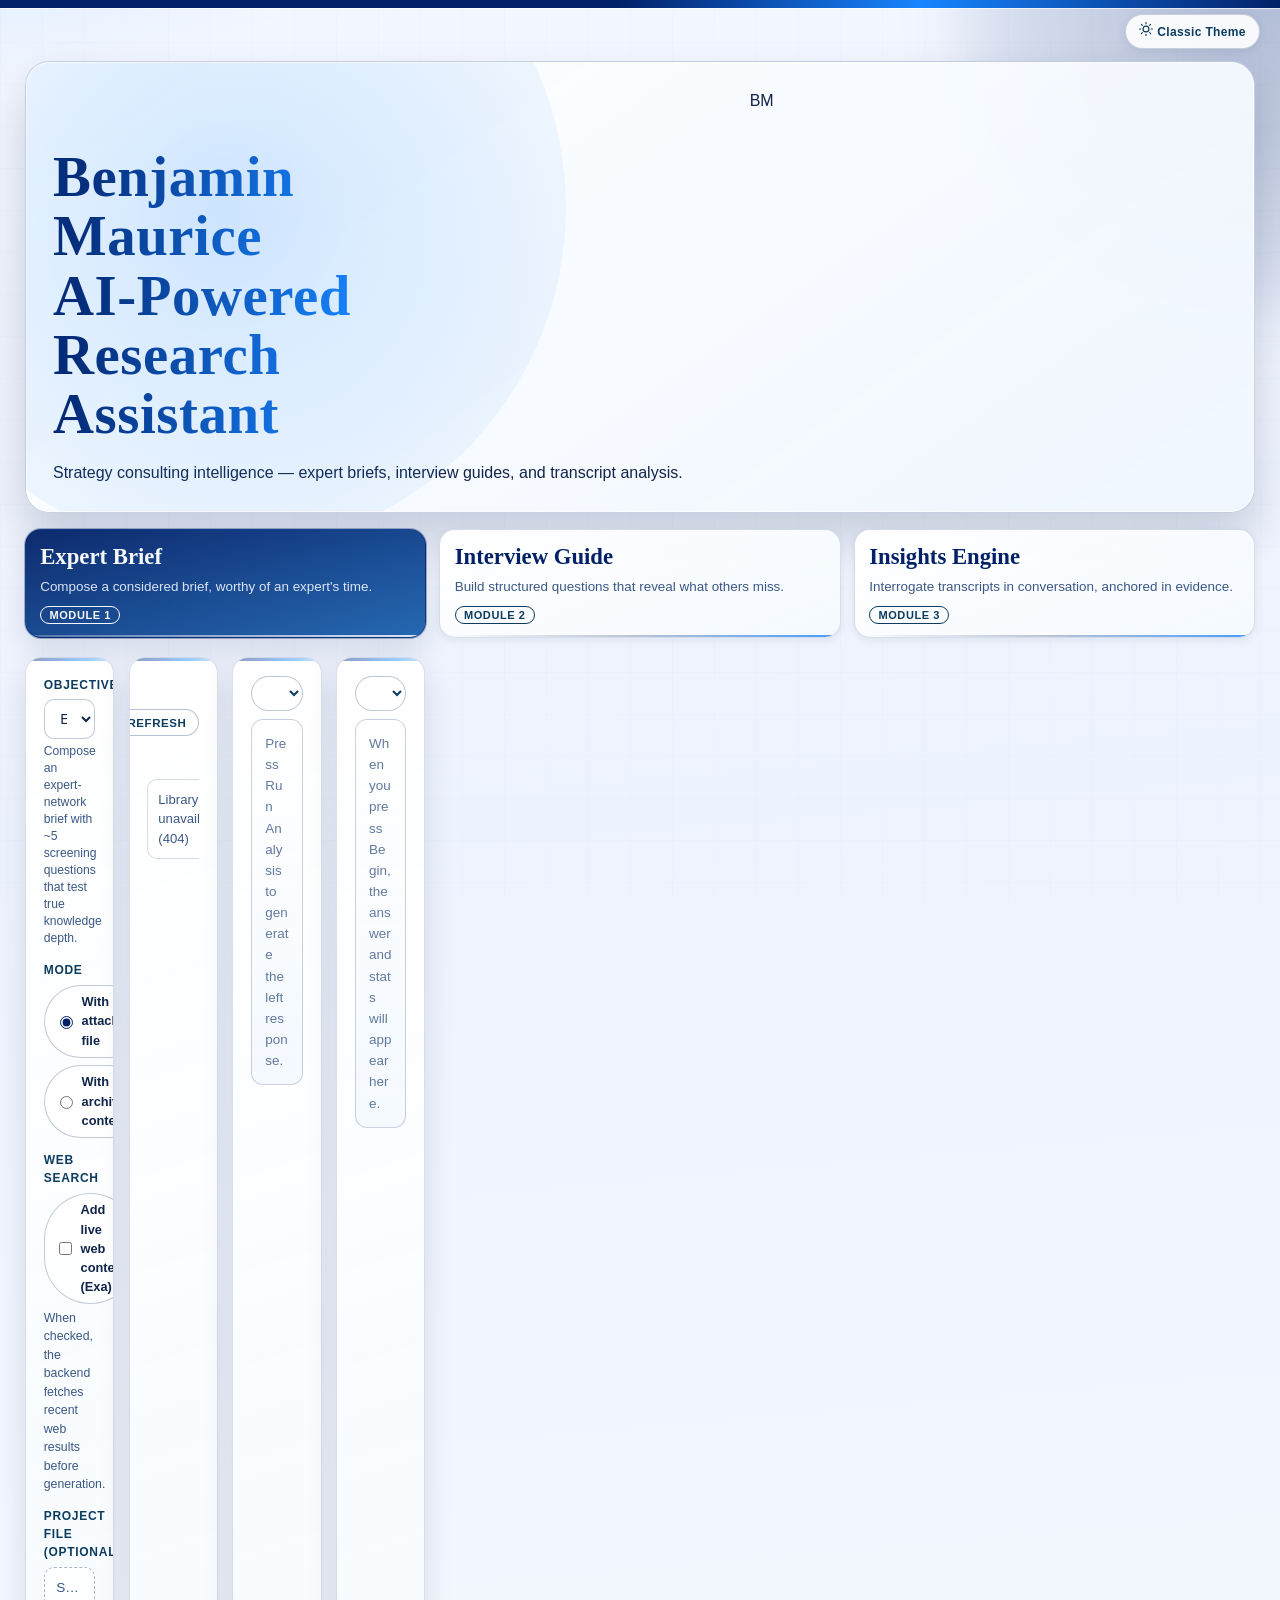
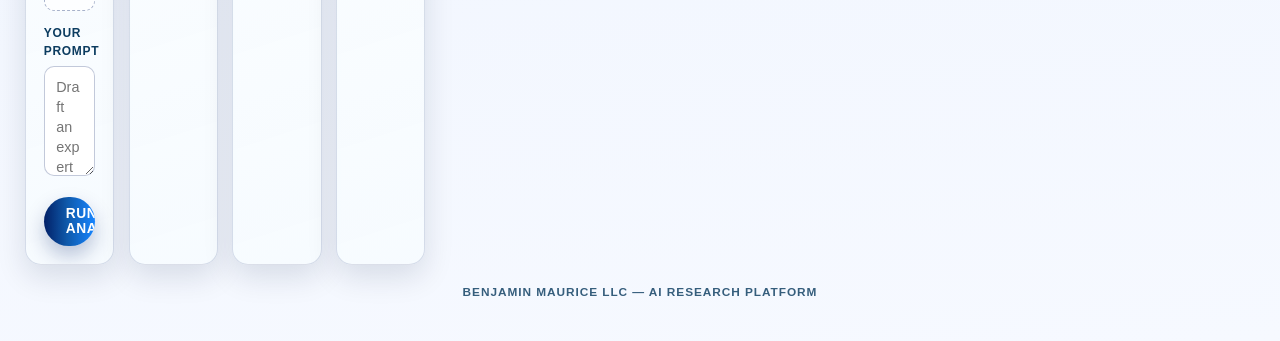
==== commit 30c4ab39: "fix: proper toggle buttons and fix pro HTML to match its CSS - index_pro.html: fix broken /classic l" ====
--- a/static/index_pro.html
+++ b/static/index_pro.html
@@ -4,84 +4,55 @@
 <head>
   <meta charset="UTF-8">
   <meta name="viewport" content="width=device-width, initial-scale=1">
-  <title>Benjamin Maurice Intelligence Studio</title>
+  <title>Benjamin Maurice — AI Research Assistant</title>
   <link rel="preconnect" href="https://fonts.googleapis.com">
   <link rel="preconnect" href="https://fonts.gstatic.com" crossorigin>
   <link
-    href="https://fonts.googleapis.com/css2?family=DM+Serif+Display:ital@0;1&family=Manrope:wght@400;500;600;700;800&display=swap"
+    href="https://fonts.googleapis.com/css2?family=EB+Garamond:wght@500;600;700&family=Raleway:wght@400;500;600;700&display=swap"
     rel="stylesheet">
   <link rel="stylesheet" href="/static/pro-theme.css">
 </head>
 
 <body>
   <div class="top-tricolor" aria-hidden="true"></div>
-  <a class="theme-toggle" href="/classic">Open Legacy Theme</a>
+
+  <a class="theme-toggle" href="/">
+    <svg width="14" height="14" viewBox="0 0 24 24" fill="none" stroke="currentColor" stroke-width="2" stroke-linecap="round" stroke-linejoin="round"><circle cx="12" cy="12" r="5"/><path d="M12 1v2M12 21v2M4.22 4.22l1.42 1.42M18.36 18.36l1.42 1.42M1 12h2M21 12h2M4.22 19.78l1.42-1.42M18.36 5.64l1.42-1.42"/></svg>
+    Classic Theme
+  </a>
 
   <div class="container">
     <section class="hero">
-      <div class="hero-copy">
-        <div class="eyebrow">Benjamin Maurice LLC · Strategy Consulting</div>
-        <h1>
-          AI Research, Built for
-          <span>Commercial Diligence</span>
-        </h1>
-        <p class="hero-lead">
-          A modern consulting workspace for expert briefs, interview guides, and transcript-level insight extraction.
-          Same firm voice, faster operating rhythm.
-        </p>
-        <div class="hero-metrics">
-          <div class="hero-metric">
-            <strong>3</strong>
-            <span>Consulting Modules</span>
-          </div>
-          <div class="hero-metric">
-            <strong>2</strong>
-            <span>Model Lanes Side-by-Side</span>
-          </div>
-          <div class="hero-metric">
-            <strong>Live</strong>
-            <span>Web + Archive Context</span>
-          </div>
-        </div>
-      </div>
-      <aside class="hero-panel">
-        <h2>Operator Notes</h2>
-        <ul class="cap-list">
-          <li>Switch between direct file analysis and archived RAG context.</li>
-          <li>Compare outputs from two models with shared evidence trails.</li>
-          <li>Preserve traceability with passages, confidence, and retrieval stats.</li>
-        </ul>
-      </aside>
+      <div class="hero-awning" aria-hidden="true"></div>
+      <div class="hero-seal" aria-hidden="true">BM</div>
+      <h1>
+        <span class="title-line">Benjamin Maurice</span>
+        <span class="title-subline">AI-Powered Research Assistant</span>
+      </h1>
+      <div class="ornament" aria-hidden="true"><span></span></div>
+      <div class="flourish">Strategy consulting intelligence — expert briefs, interview guides, and transcript analysis.</div>
     </section>
 
     <section class="atelier-strip">
       <button class="atelier active" type="button" data-objective="expert_network_brief">
-        <span class="module-index">Module 01</span>
         <h3>Expert Brief</h3>
-        <p>Frame the right expert profile and draft screening logic that surfaces true depth fast.</p>
-        <span class="chip">Research Intake</span>
+        <p>Compose a considered brief, worthy of an expert's time.</p>
+        <span class="chip">Module 1</span>
       </button>
       <button class="atelier" type="button" data-objective="interview_guide">
-        <span class="module-index">Module 02</span>
         <h3>Interview Guide</h3>
-        <p>Structure high-signal conversations with opening, core, sensitive, and closeout tracks.</p>
-        <span class="chip">Question Design</span>
+        <p>Build structured questions that reveal what others miss.</p>
+        <span class="chip">Module 2</span>
       </button>
       <button class="atelier" type="button" data-objective="insights_qa">
-        <span class="module-index">Module 03</span>
         <h3>Insights Engine</h3>
-        <p>Interrogate transcript sets using source-grounded prompts and proposition testing.</p>
-        <span class="chip">Evidence Analysis</span>
+        <p>Interrogate transcripts in conversation, anchored in evidence.</p>
+        <span class="chip">Module 3</span>
       </button>
     </section>
 
     <div class="grid">
-      <section class="card control-card">
-        <div class="card-head">
-          <h2>Request Composer</h2>
-          <p>Define objective, context mode, and analysis prompt.</p>
-        </div>
-
+      <div class="card">
         <form id="chatForm">
           <div class="form-group">
             <label>Objective</label>
@@ -97,19 +68,19 @@
           <div class="form-group">
             <label>Mode</label>
             <div class="radio-group">
-              <label id="directModeLabel"><input id="modeDirect" type="radio" name="mode" value="direct" checked> Use
+              <label id="directModeLabel"><input id="modeDirect" type="radio" name="mode" value="direct" checked> With
                 an attached file</label>
-              <label id="ragModeLabel"><input id="modeRag" type="radio" name="mode" value="rag"> Use archived
-                knowledge</label>
+              <label id="ragModeLabel"><input id="modeRag" type="radio" name="mode" value="rag"> With archived
+                context</label>
             </div>
           </div>
 
           <div class="form-group">
-            <label>Live Web Context</label>
+            <label>Web Search</label>
             <div class="radio-group">
               <label id="webSearchLabel">
                 <input id="useWebSearch" type="checkbox">
-                Add current web signals (Exa)
+                Add live web context (Exa)
               </label>
             </div>
             <div id="webSearchNote" class="toggle-note">Available for Expert Brief and Interview Guide.</div>
@@ -121,7 +92,7 @@
               <div class="file-area" id="fileArea" onclick="document.getElementById('fileInput').click()">
                 <input type="file" id="fileInput" name="file"
                   accept=".txt,.md,.py,.json,.csv,.log,.xml,.html,.yaml,.yml,.docx,.pdf">
-                <span class="file-name" id="fileName">Select a transcript, memo, or working draft</span>
+                <span class="file-name" id="fileName">Select a transcript, memo, or draft</span>
                 <button type="button" class="file-clear" id="fileClear" style="display:none">Clear</button>
               </div>
             </div>
@@ -147,7 +118,7 @@
               <textarea id="keyQuestions" placeholder="List key hypotheses or diligence questions"></textarea>
             </div>
             <div id="insightsExamples" class="hint hidden">
-              Suggested prompts:
+              Sample queries:
               <br>
               <button class="doc-link sample-link" type="button"
                 data-sample="How many interviewees agreed vs disagreed with the proposition that market growth is accelerating? Include original quotes and source references.">count
@@ -172,41 +143,36 @@
             <button type="submit" id="submitBtn">Run Analysis</button>
           </div>
         </form>
-      </section>
+      </div>
 
-      <section class="card library-card">
-        <div class="card-head">
-          <h2>Document Library</h2>
-          <p>Current archive grouped by consulting module.</p>
-        </div>
+      <div class="card">
         <div class="doc-toolbar">
-          <button class="btn-small" id="refreshDocsBtn" type="button">Refresh Library</button>
+          <h3>Document Library</h3>
+          <button class="btn-small" id="refreshDocsBtn" type="button">Refresh</button>
         </div>
         <div id="docList" class="doc-list"></div>
-      </section>
+      </div>
 
-      <section class="card response-card">
-        <div class="model-header">
-          <h2>Model Lane A</h2>
+      <div class="card">
+        <div class="form-group" style="margin-bottom: 0.5rem;">
           <select id="modelLeft"></select>
         </div>
         <div id="response" class="response panel-response">
           <span class="side-placeholder">Press Run Analysis to generate the left response.</span>
         </div>
-      </section>
+      </div>
 
-      <section class="card response-card">
-        <div class="model-header">
-          <h2>Model Lane B</h2>
+      <div class="card">
+        <div class="form-group" style="margin-bottom: 0.5rem;">
           <select id="modelRight"></select>
         </div>
         <div id="compareResponse" class="response panel-response">
           <span class="side-placeholder">Press Run Analysis to generate the right response.</span>
         </div>
-      </section>
+      </div>
     </div>
 
-    <div class="signature">Benjamin Maurice LLC · Intelligence Studio</div>
+    <div class="signature">Benjamin Maurice LLC — AI Research Platform</div>
   </div>
 
   <script src="/static/app.js"></script>
